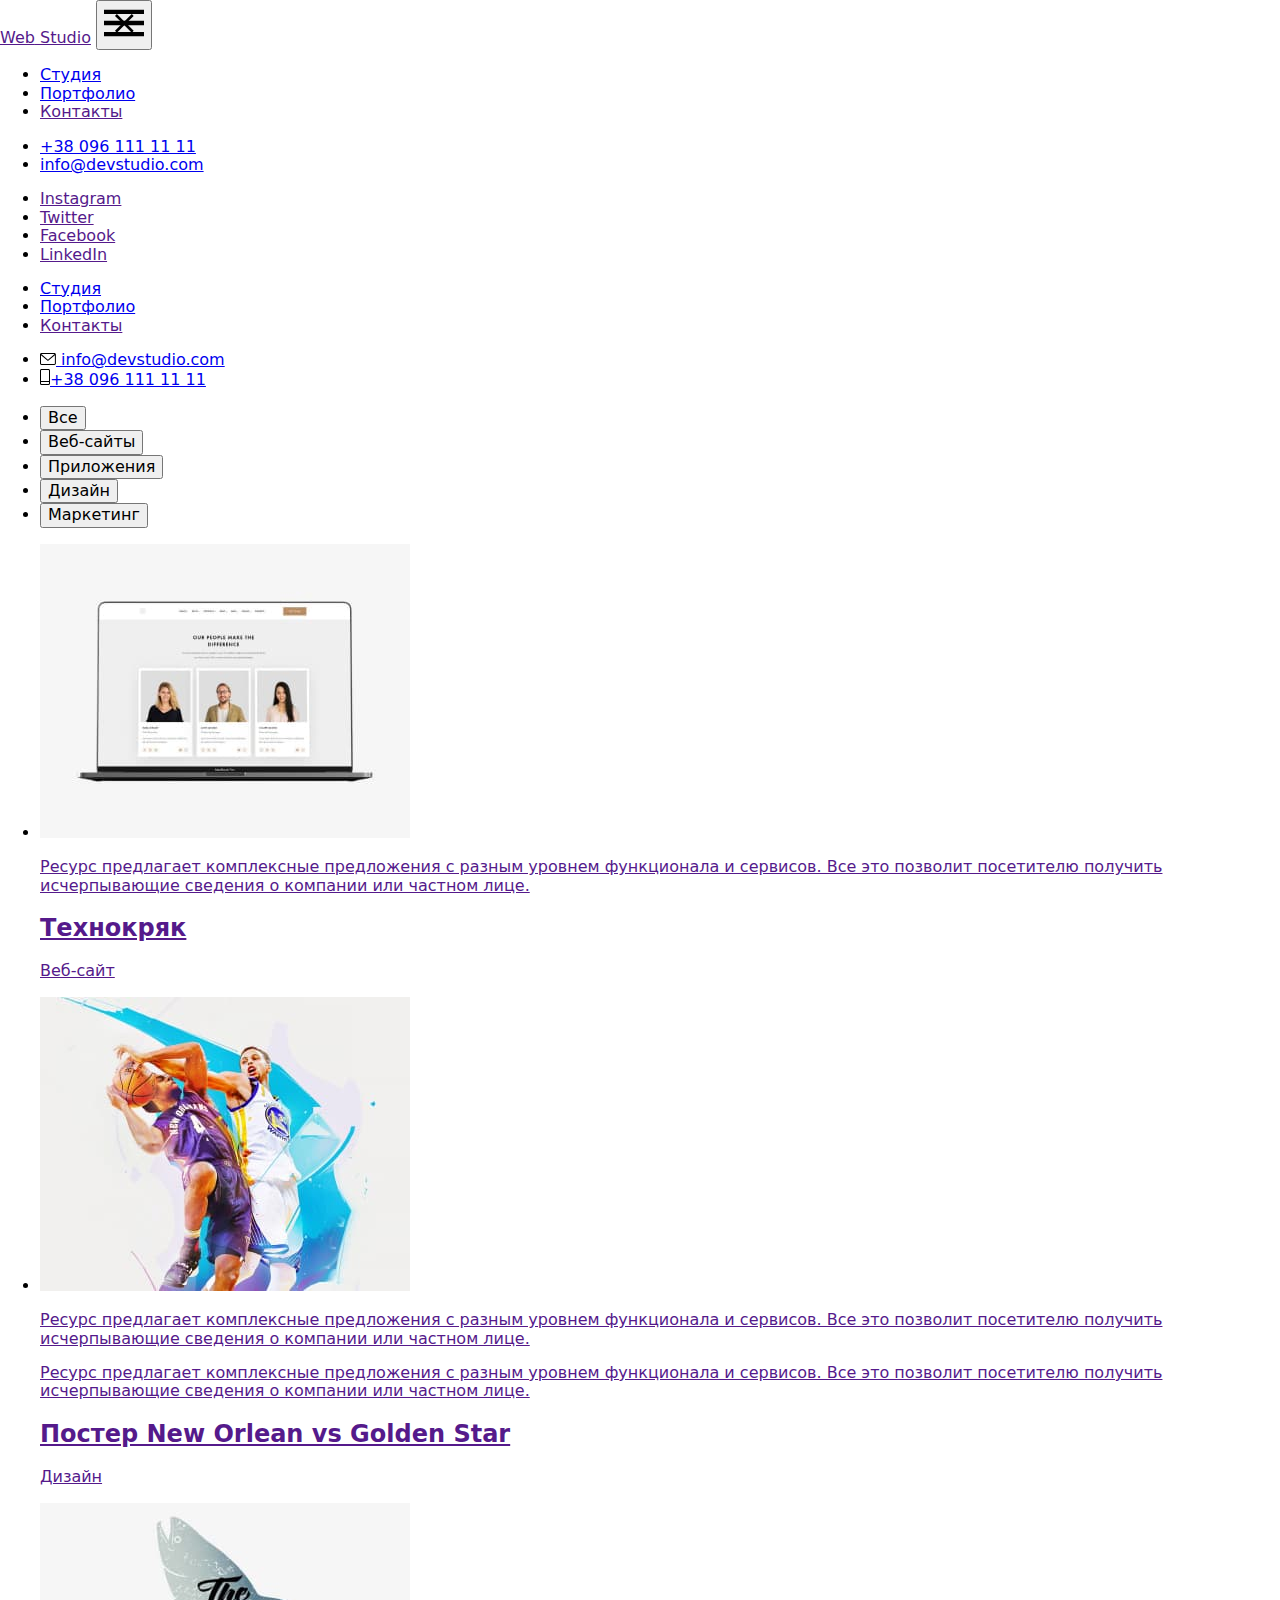
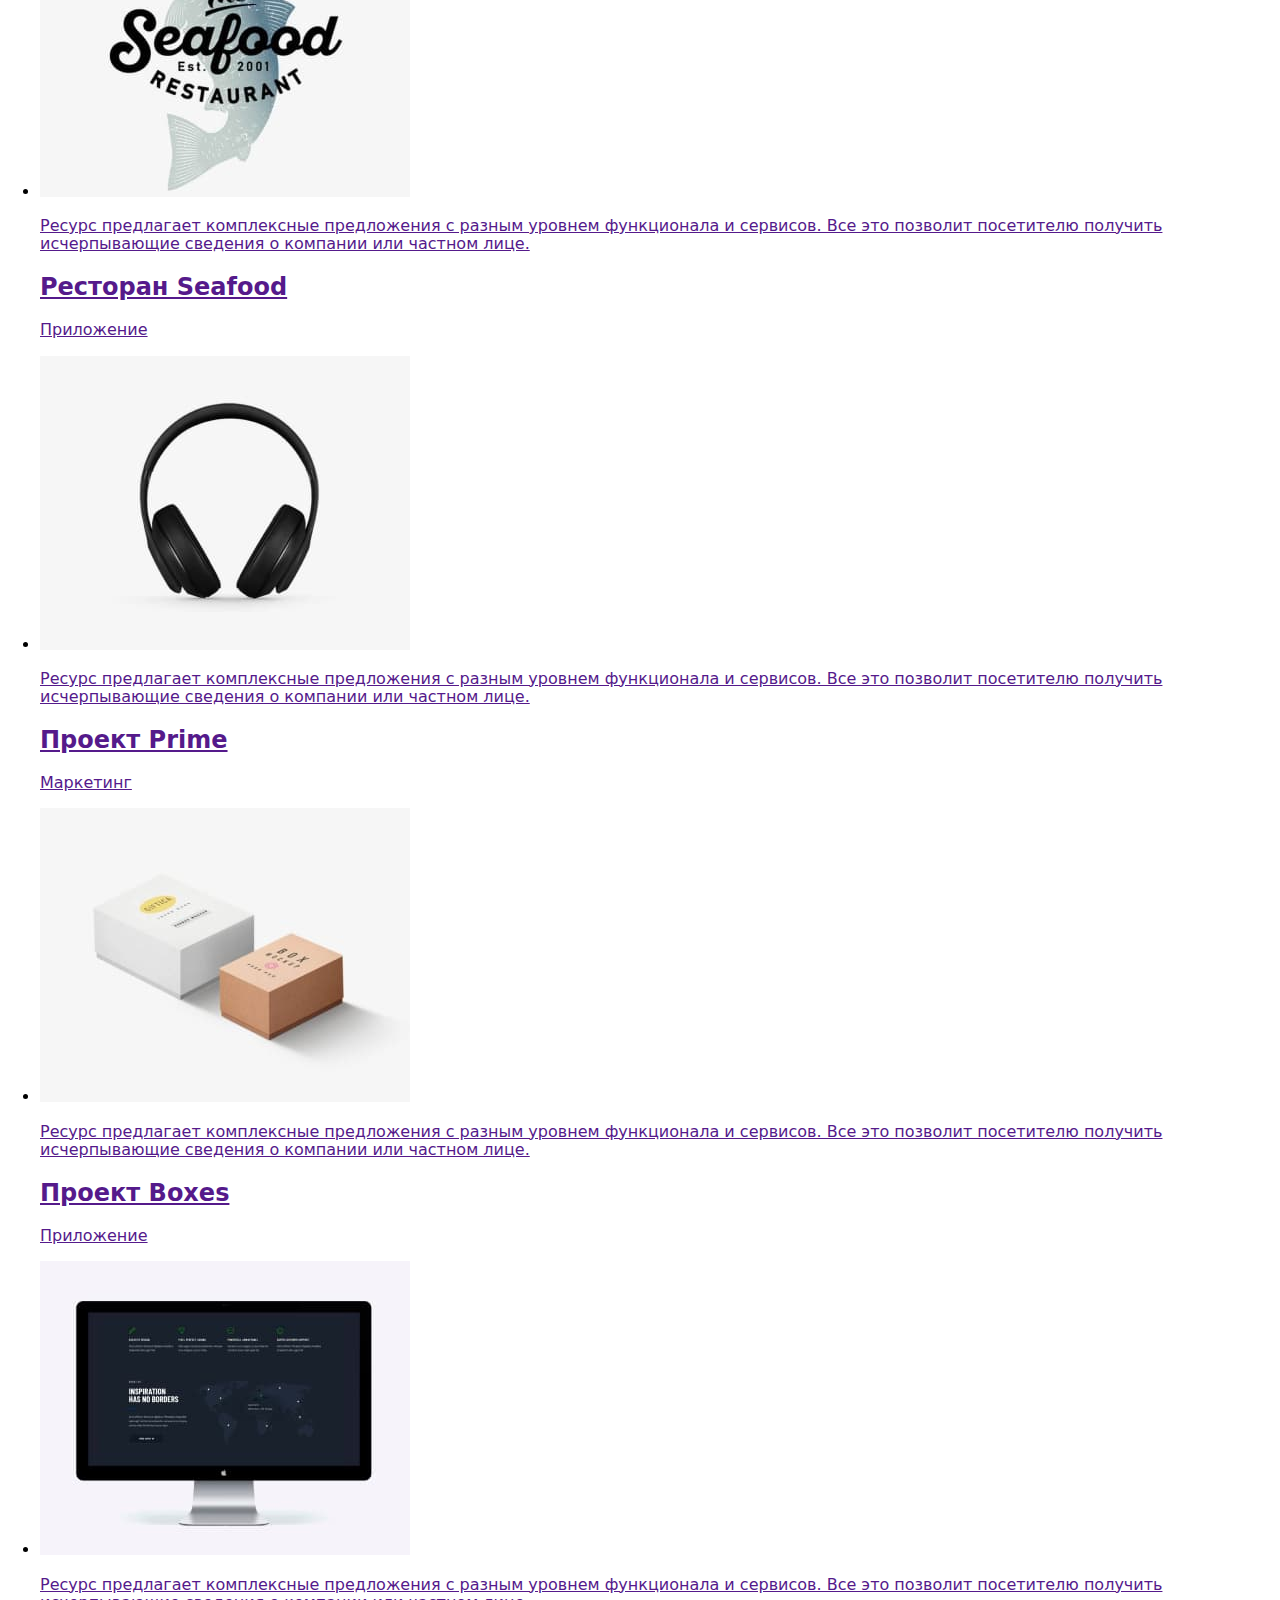
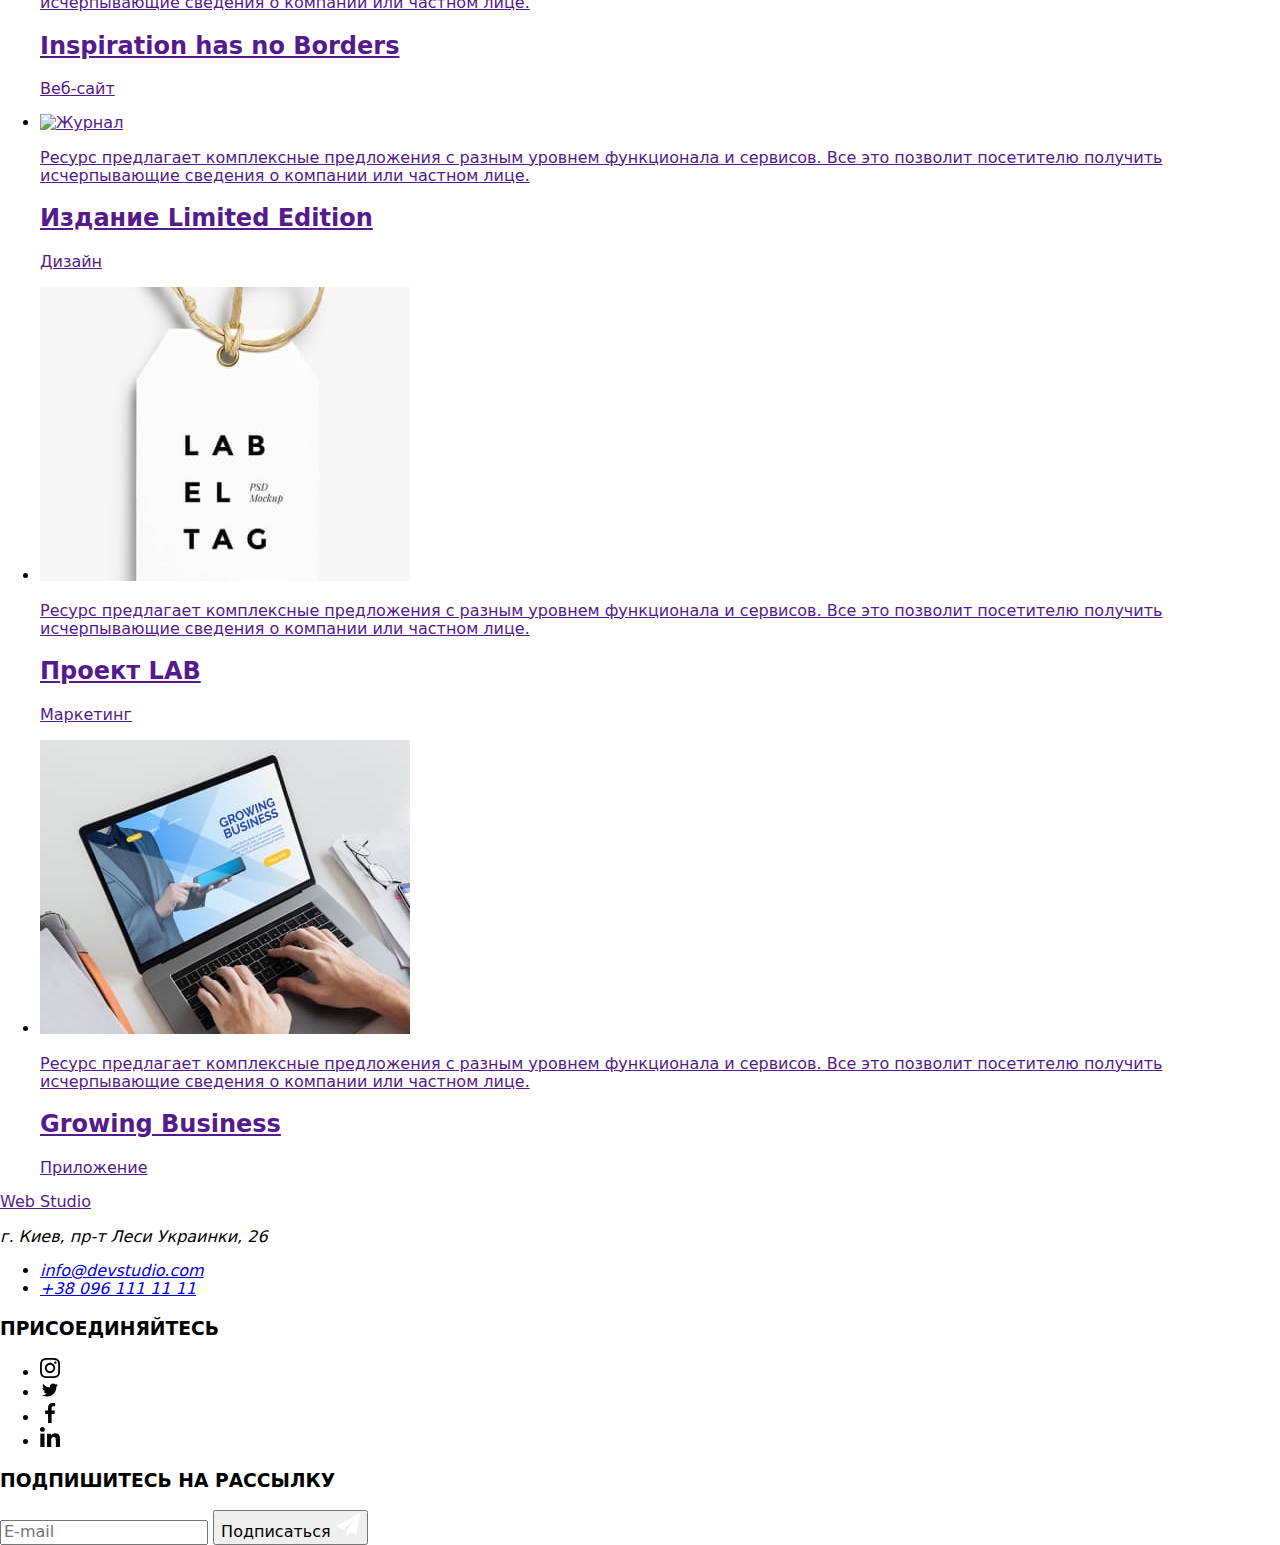
==== portfolio.html @ 744062b6 "img" ====
<!DOCTYPE html>
<html lang="ru">
<head>
    <meta charset="UTF-8">
    <meta http-equiv="X-UA-Compatible" content="IE=edge">
    <meta name="viewport" content="width=device-width, initial-scale=1.0">
    <title>Document</title>
   <link rel="preconnect" href="https://fonts.googleapis.com">
    <link rel="preconnect" href="https://fonts.gstatic.com" crossorigin>
    <link href="https://fonts.googleapis.com/css2?family=Raleway:wght@700&family=Roboto:wght@400;500;700;900&display=swap" rel="stylesheet">
    <link rel="stylesheet" href="https://cdn.jsdelivr.net/npm/modern-normalize@1.1.0/modern-normalize.min.css">
    <link rel="stylesheet" href="css/main.min.css">
</head>

<body class="body">
    <header class="header">
        <div class="container container__header">
            
                <a href="" class="logo"> <span class=logo__begin>Web</span> <span
                    class=logo__end>Studio</span></a>
                <button type="button" data-menu-button class="menu__btn" is-open aria-expanded="false">
                    <svg width="40px" height="40px" aria-label="Переключатель мобильного меню">
                        <use class="menu__icon--menu"   href="/Images/symbol-defs.svg#menu"></use>
                        <use  class="menu__icon--close"   href="/Images/symbol-defs.svg#mobile-close"></use>
                    </svg>
                </button>
                <div class="mobile" data-menu>
                    <ul class="list mobile__list">
                        <li class="mobile__item"><a href="./index.html" class="link mobile__link">Студия</a></li>
                        <li class="mobile__item"><a class=" link mobile__link mobile__link--current" href="./portfolio.html">Портфолио</a></li>
                        <li class="mobile__item"><a class="mobile__link link" href="">Контакты</a></li>
                    </ul>
                    
                    <div class="mobile__group">
                        <ul class="list mobile__contacts">
                            <li class="mobile__contacts__item">
                                <a class="link mobile__contacts__phone" href="tel:+380961111111">
                                    +38 096 111 11 11
                                </a>
                            </li>
                            <li class="mobile__contacts__item">
                                <a class="link mobile__contacts__mail" href="mailto:info@devstudio.com">
                                info@devstudio.com
                            </a>
                            </li>
                        </ul>
                        <ul class="list socials">
                            <li class="socials__item">
                            <a class="link socials__link" href="">Instagram</a>
                            </li>
                            <li class="socials__item">
                            <a class="link socials__link" href="">Twitter</a>
                            </li>
                            <li class="socials__item">
                            <a class="link socials__link" href="">Facebook</a>
                            </li>
                            <li class="socials__item">
                            <a class="link socials__link" href="">LinkedIn</a>
                            </li>
                        </ul>
                    </div>
                </div>
                <nav class="nav">
                    <ul class="list nav__list">
                        <li class="nav__item"><a href="./index.html" class="nav__link link">Студия</a></li>
                        <li class="nav__item"><a class="link nav__link--current" href="./portfolio.html">Портфолио</a></li>
                        <li class="nav__item"><a class="nav__link link" href="">Контакты</a></li>
    
                    </ul>
                </nav>

            <ul class="list contacts">
                <li class="contacts__item ">
                    <a class="contacts__mail" href="mailto:info@devstudio.com">
                        <svg width="16px"  height="12px" class="contacts__envelope">
                            <use href="./Images/symbol-defs.svg#envelope">
                            </use>
                        </svg>
                        info@devstudio.com
                    </a>
                </li>
                <li class="contacts__item ">
                    <a class="contacts__number" href="tel:+380961111111">
                        <svg width="10px"  height="16px" class="contacts__phone">
                            <use href="./Images/symbol-defs.svg#smartphone">
                            </use>
                        </svg>+38 096 111 11 11
                    </a>
                </li>
            </ul>
        </div>
    </header>
        <main>
            <section class="section">
                <div class="container">
                    <h1 hidden>Наши проекты</h1>
                <ul class="list projects__list">
                    <li class="project__item"><button class= "project__button" type="button">Все</button>
                    </li>

                    <li class="project__item"><button  class= "project__button" type="button">Веб-сайты</button>
                    </li>

                    <li class="project__item"><button class= "project__button" type="button">Приложения</button>
                    </li>

                    <li class="project__item"><button class= "project__button" type="button">Дизайн</button>
                    </li>

                    <li class="project__item"><button class= "project__button" type="button">Маркетинг</button>
                    </li>
    
                </ul>
                <ul class="list examples__list ">
                    <li class="examples__item">
                        <a href="" class="examples__link">
                            <div class="exampls__thumb">
                                <picture>
                                    <source srcset="./Images/img1_lg.jpg 1x,
                                    ./Images/img1_lg@2x.jpg 2x"
                                    media="(min-width:1200px)" type="image/jpeg"/>
                                    <source srcset="./Images/img1_md.jpg 1x,
                                    ./Images/img1_md@2x.jpg 2x"
                                    media="(min-width:768px)" type="image/jpeg"/> 
                                    <source srcset="./Images/img1_sm.jpg 1x,
                                    ./Images/img1_sm@2x.jpg 2x"
                                    media="(min-width:480px)" type="image/jpeg"/>
                                    <img  src="./Images/img1_sm.jpg" alt="Окно браузера" >    
                                </picture>
                                    <div class="examples__overlay">
                                        <p class="examples__text"> 
                                            Ресурс предлагает комплексные предложения с разным уровнем функционала и сервисов. Все это позволит посетителю получить исчерпывающие сведения о компании или частном лице.
                                        </p>
                                    </div>
                            </div>
                            <div class="examples__content"><h2 class="examples__name">Технокряк</h2>
                               <p class="examples__type">Веб-сайт</p>
                           </div>
                        </a>
                    </li>

                    <li class="examples__item">
                        <a href="" class="examples__link">
                            <div class="exampls__thumb">
                                <picture>
                                    <source srcset="./Images/img2_lg.jpg 1x,
                                    ./Images/img2_lg@2x.jpg 2x"
                                    media="(min-width:1200px)" type="image/jpeg"/>
                                    <source srcset="./Images/img2_md.jpg 1x,
                                    ./Images/img2_md@2x.jpg 2x"
                                    media="(min-width:768px)" type="image/jpeg"/> 
                                    <source srcset="./Images/img2_sm.jpg 1x,
                                    ./Images/img2_sm@2x.jpg 2x"
                                    media="(min-width:480px)" type="image/jpeg"/>
                                    <img  src="./Images/img2_sm.jpg" alt="Постер" >    
                                </picture>
                                    <div class="examples__overlay">
                                        <p class="examples__text"> 
                                            Ресурс предлагает комплексные предложения с разным уровнем функционала и сервисов. Все это позволит посетителю получить исчерпывающие сведения о компании или частном лице.
                                        </p>
                                    </div>
                            </div>
                            <div class="examples__overlay">
                                <p class="examples__text"> 
                                    Ресурс предлагает комплексные предложения с разным уровнем функционала и сервисов. Все это позволит посетителю получить исчерпывающие сведения о компании или частном лице.
                                </p>
                            </div>
                       
                        <div class="examples__content"><h2 class="examples__name">Постер New Orlean vs Golden Star</h2>
                            <p class="examples__type">Дизайн</p>
                        </div></a>
                    </li>

                    <li class="examples__item">
                        <a href="" class="examples__link">
                            <div class="exampls__thumb">
                                <picture>
                                    <source srcset="./Images/img3_lg.jpg 1x,
                                    ./Images/img3_lg@2x.jpg 2x"
                                    media="(min-width:1200px)" type="image/jpeg"/>
                                    <source srcset="./Images/img3_md.jpg 1x,
                                    ./Images/img3_md@2x.jpg 2x"
                                    media="(min-width:768px)" type="image/jpeg"/> 
                                    <source srcset="./Images/img3_sm.jpg 1x,
                                    ./Images/img3_sm@2x.jpg 2x"
                                    media="(min-width:480px)" type="image/jpeg"/>
                                    <img  src="./Images/img3_sm.jpg" alt="Лого ресторана" >    
                                </picture>
                            </div>
                            <div class="examples__overlay">
                                <p class="examples__text"> 
                                    Ресурс предлагает комплексные предложения с разным уровнем функционала и сервисов. Все это позволит посетителю получить исчерпывающие сведения о компании или частном лице.
                                </p>
                            </div>
                      
                        <div class="examples__content"><h2 class="examples__name">Ресторан Seafood</h2>
                            <p class="examples__type">Приложение</p>
                        </div></a>
                    </li>

                    <li class="examples__item">
                        <a href="" class="examples__link">
                            <div class="exampls__thumb">
                                <picture>
                                    <source srcset="./Images/img4_lg.jpg 1x,
                                    ./Images/img4_lg@2x.jpg 2x"
                                    media="(min-width:1200px)" type="image/jpeg"/>
                                    <source srcset="./Images/img4_md.jpg 1x,
                                    ./Images/img4_md@2x.jpg 2x"
                                    media="(min-width:768px)" type="image/jpeg"/> 
                                    <source srcset="./Images/img4_sm.jpg 1x,
                                    ./Images/img4_sm@2x.jpg 2x"
                                    media="(min-width:480px)" type="image/jpeg"/>
                                    <img  src="./Images/img4_sm.jpg" alt="Наушники" >    
                                </picture>
                            </div>   
                        
                            <div class="examples__overlay">
                                <p class="examples__text"> 
                                    Ресурс предлагает комплексные предложения с разным уровнем функционала и сервисов. Все это позволит посетителю получить исчерпывающие сведения о компании или частном лице.
                                </p>
                            </div>                     <div class="examples__content"><h2 class="examples__name">Проект Prime</h2>
                            <p class="examples__type">Маркетинг</p>
                        </div></a>
                    </li>

                    <li class="examples__item">
                        <a href="" class="examples__link">
                            <div class="exampls__thumb">
                                <picture>
                                    <source srcset="./Images/img5_lg.jpg 1x,
                                    ./Images/img5_lg@2x.jpg 2x"
                                    media="(min-width:1200px)" type="image/jpeg"/>
                                    <source srcset="./Images/img5_md.jpg 1x,
                                    ./Images/img5_md@2x.jpg 2x"
                                    media="(min-width:768px)" type="image/jpeg"/> 
                                    <source srcset="./Images/img5_sm.jpg 1x,
                                    ./Images/img5_sm@2x.jpg 2x"
                                    media="(min-width:480px)" type="image/jpeg"/>
                                    <img  src="./Images/img5_sm.jpg" alt="Коробки" >    
                                </picture>
                            </div>   

                        <div class="examples__overlay">
                            <p class="examples__text"> 
                                Ресурс предлагает комплексные предложения с разным уровнем функционала и сервисов. Все это позволит посетителю получить исчерпывающие сведения о компании или частном лице.
                            </p>
                        </div>
                        <div class="examples__content"><h2 class="examples__name">Проект Boxes</h2>
                            <p class="examples__type">Приложение</p>
                        </div></a>
                    </li>

                    <li class="examples__item">
                        <a href="" class="examples__link">
                            <div class="exampls__thumb">
                                <picture>
                                    <source srcset="./Images/img6_lg.jpg 1x,
                                    ./Images/img6_lg@2x.jpg 2x"
                                    media="(min-width:1200px)" type="image/jpeg"/>
                                    <source srcset="./Images/img6_md.jpg 1x,
                                    ./Images/img6_md@2x.jpg 2x"
                                    media="(min-width:768px)" type="image/jpeg"/> 
                                    <source srcset="./Images/img6_sm.jpg 1x,
                                    ./Images/img6_sm@2x.jpg 2x"
                                    media="(min-width:480px)" type="image/jpeg"/>
                                    <img  src="./Images/img6_sm.jpg" alt="Монитор" >    
                                </picture>
                            </div>   
                       <div class="examples__overlay">
                            <p class="examples__text"> 
                                Ресурс предлагает комплексные предложения с разным уровнем функционала и сервисов. Все это позволит посетителю получить исчерпывающие сведения о компании или частном лице.
                            </p>
                        </div>
                        <div class="examples__content"><h2 class="examples__name">Inspiration has no Borders</h2>
                            <p class="examples__type">Веб-сайт</p>
                        </div></a>
                        
                    </li>
                    
                    <li class="examples__item">
                        <a href="" class="examples__link">
                            <div class="exampls__thumb">
                                <picture>
                                    <source srcset=".Images/img7_lg.jpg 1x, ./Images/img7_lg@2x.jpg 2x" 
                                    media="(min-width:1200px)" type="image/jpeg"/>
                                    <source srcset="./Images/img7_md.jpg 1x,
                                    ./Images/img7_md@2x.jpg 2x"
                                    media="(min-width:768px)" type="image/jpeg"/> 
                                    <source srcset="./Images/img7_sm.jpg 1x,
                                    ./Images/img7_sm@2x.jpg 2x"
                                    media="(min-width:480px)" type="image/jpeg"/>
                                    <img  src="./Images/img7_sm.jpg" alt="Журнал" >    
                                </picture>
                            </div>   
                        <div class="examples__overlay">
                            <p class="examples__text"> 
                                Ресурс предлагает комплексные предложения с разным уровнем функционала и сервисов. Все это позволит посетителю получить исчерпывающие сведения о компании или частном лице.
                            </p>
                        </div>
                        <div class="examples__content"><h2 class="examples__name">Издание Limited Edition</h2>
                            <p class="examples__type">Дизайн</p>
                        </div></a>
                    </li>

                    <li class="examples__item">
                        <a href="" class="examples__link">
                            <div class="exampls__thumb">
                                <picture>
                                    <source srcset="./Images/img8_lg.jpg 1x,
                                    ./Images/img8_lg@2x.jpg 2x"
                                    media="(min-width:1200px)" type="image/jpeg"/>
                                    <source srcset="./Images/img8_md.jpg 1x,
                                    ./Images/img8_md@2x.jpg 2x"
                                    media="(min-width:768px)" type="image/jpeg"/> 
                                    <source srcset="./Images/img8_sm.jpg 1x,
                                    ./Images/img8_sm@2x.jpg 2x"
                                    media="(min-width:480px)" type="image/jpeg"/>
                                    <img  src="./Images/img8_sm.jpg" alt="Ярлык" >    
                                </picture>
                            </div>   
                        <div class="examples__overlay">
                            <p class="examples__text"> 
                                Ресурс предлагает комплексные предложения с разным уровнем функционала и сервисов. Все это позволит посетителю получить исчерпывающие сведения о компании или частном лице.
                            </p>
                        </div>
                        <div class="examples__content"><h2 class="examples__name">Проект LAB</h2>
                            <p class="examples__type">Маркетинг</p>
                        </div>
                        </a>
                    </li>

                    <li class="examples__item">
                        <a href="" class="examples__link">
                            <div class="exampls__thumb">
                                <picture>
                                    <source srcset="./Images/img9_lg.jpg 1x,
                                    ./Images/img9_lg@2x.jpg 2x"
                                    media="(min-width:1200px)" type="image/jpeg"/>
                                    <source srcset="./Images/img9_md.jpg 1x,
                                    ./Images/img9_md@2x.jpg 2x"
                                    media="(min-width:768px)" type="image/jpeg"/> 
                                    <source srcset="./Images/img9_sm.jpg 1x,
                                    ./Images/img9_sm@2x.jpg 2x"
                                    media="(min-width:480px)" type="image/jpeg"/>
                                    <img  src="./Images/img9_sm.jpg" alt="Ноутбук" >    
                                </picture>
                            </div>   
                        <div class="examples__overlay">
                            <p class="examples__text"> 
                                Ресурс предлагает комплексные предложения с разным уровнем функционала и сервисов. Все это позволит посетителю получить исчерпывающие сведения о компании или частном лице.
                            </p>
                        </div>
                        <div class="examples__content"><h2 class="examples__name">Growing Business</h2>
                            <p class="examples__type">Приложение</p>
                        </div>
                        </a>
                    </li>

                </ul>
                </div>
            </section>

        </main>
        <footer class="footer">
            <div class="container footer__container">
                <div class="footer__contacts">
                    <a href="" class="logo footer__logo"> <span class=logo__begin>Web</span> <span
                        class=logo__end--reverse>Studio</span></a>
                    <address class="add ">
                        <p class="add__post">г. Киев, пр-т Леси Украинки, 26</p>
                        <ul class="list footer__list">
                            <li><a class="add__contacts" href="mailto:info@devstudio.com">info@devstudio.com</a>
                            </li>
                            <li><a class="add__contacts" href="tel:+380961111111">+38 096 111 11 11</a></li>
                        </ul>
                    </address>
                </div>
                    <div class="join">
                        <h3 class="join__title">ПРИСОЕДИНЯЙТЕСЬ</h3>
                        <ul class="social-net join__net list">
                            <li class="social-net__item join__item">
                            <a class="social-net__link" href="">
                                    <svg width="20px" height="20px" class="social-net__icon join__icon">
                                        <use
                                            href="./Images/symbol-defs.svg#instagram">
                                        </use>
                                    </svg>
                                </a>
                            </li>
                            <li class="social-net__item join__item">
                            <a class="social-net__link" href="">
                                <svg width="20px" height="16px" class="social-net__icon join__icon">
                                    <use
                                        href="./Images/symbol-defs.svg#twitter">
                                    </use>
                                </svg>
                            </a>
                            </li>
                            <li class="social-net__item join__item">
                                <a class="social-net__link" href="">
                                    <svg width="20px" height="20px"  class="social-net__icon join__icon">
                                        <use
                                            href="./Images/symbol-defs.svg#facebook">
                                        </use>
                                    </svg>
                                </a>
                            </li>
                            <li class="social-net__item join__item">
                                <a class="social-net__link" href="">
                                    <svg width="20px" height="20px" class="social-net__icon join__icon">
                                        <use
                                            href="./Images/symbol-defs.svg#linkedin">
                                        </use>
                                    </svg>
                                </a>
                            </li>
                        </ul>
            
                    </div>
                    <div class="subscribe">
                        <form class="subscribe__form">
                            <h3 class="join__title">ПОДПИШИТЕСЬ НА РАССЫЛКУ</h3>
                            <label  for="subscribe"></label>
                            <div class="subscribe__field"><input class="subscribe__input" type="email" name="subscribe" id="subscribe" placeholder="E-mail">
                                <button class="subscribe__btn" type="submit">Подписаться
                                    <svg class="subscribe__icon" width="24px" height="24px">
                                        <use href="./Images/symbol-defs.svg#send">
                                        </use>
                                    </svg>
                                </button>
                            </div>
                        
                        </form>
                    </div>
               </div>
                   
          </footer>   
        <script src="./js/menu.js"></script>    
</body>

</html>
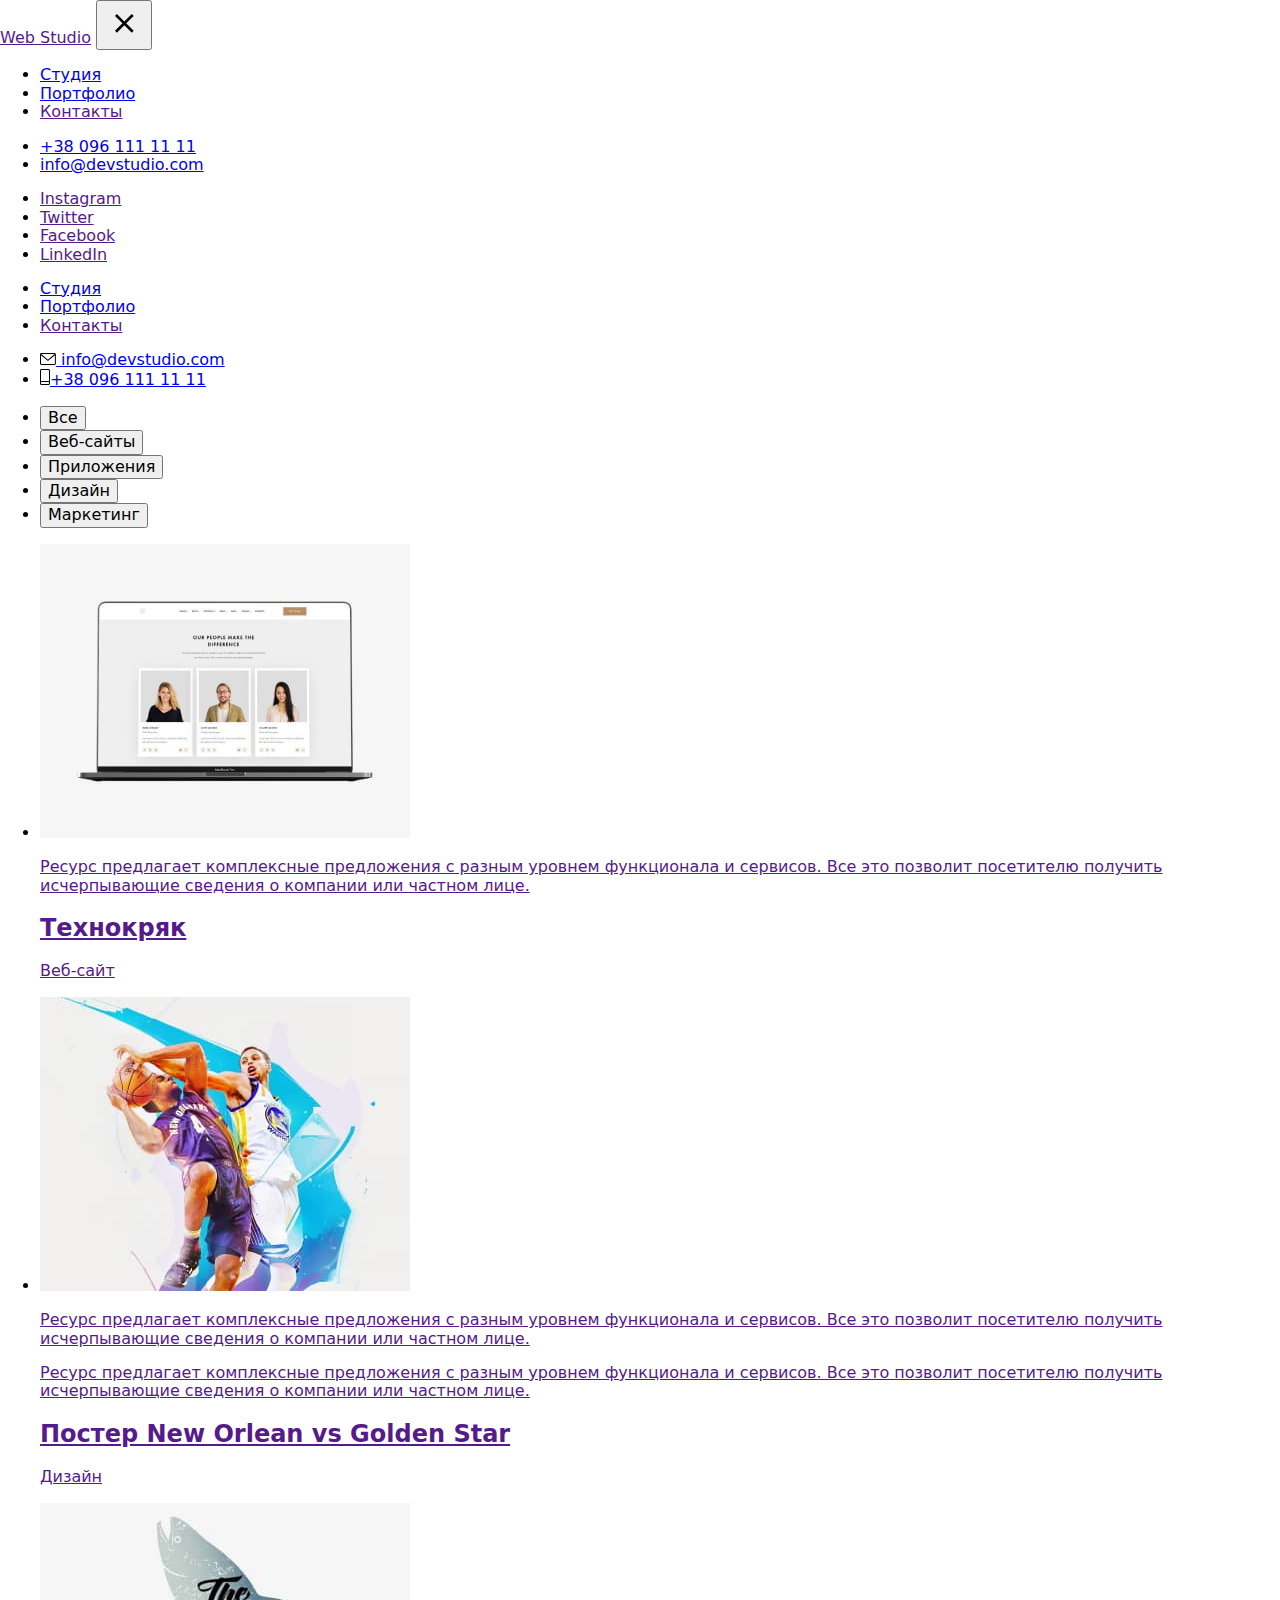
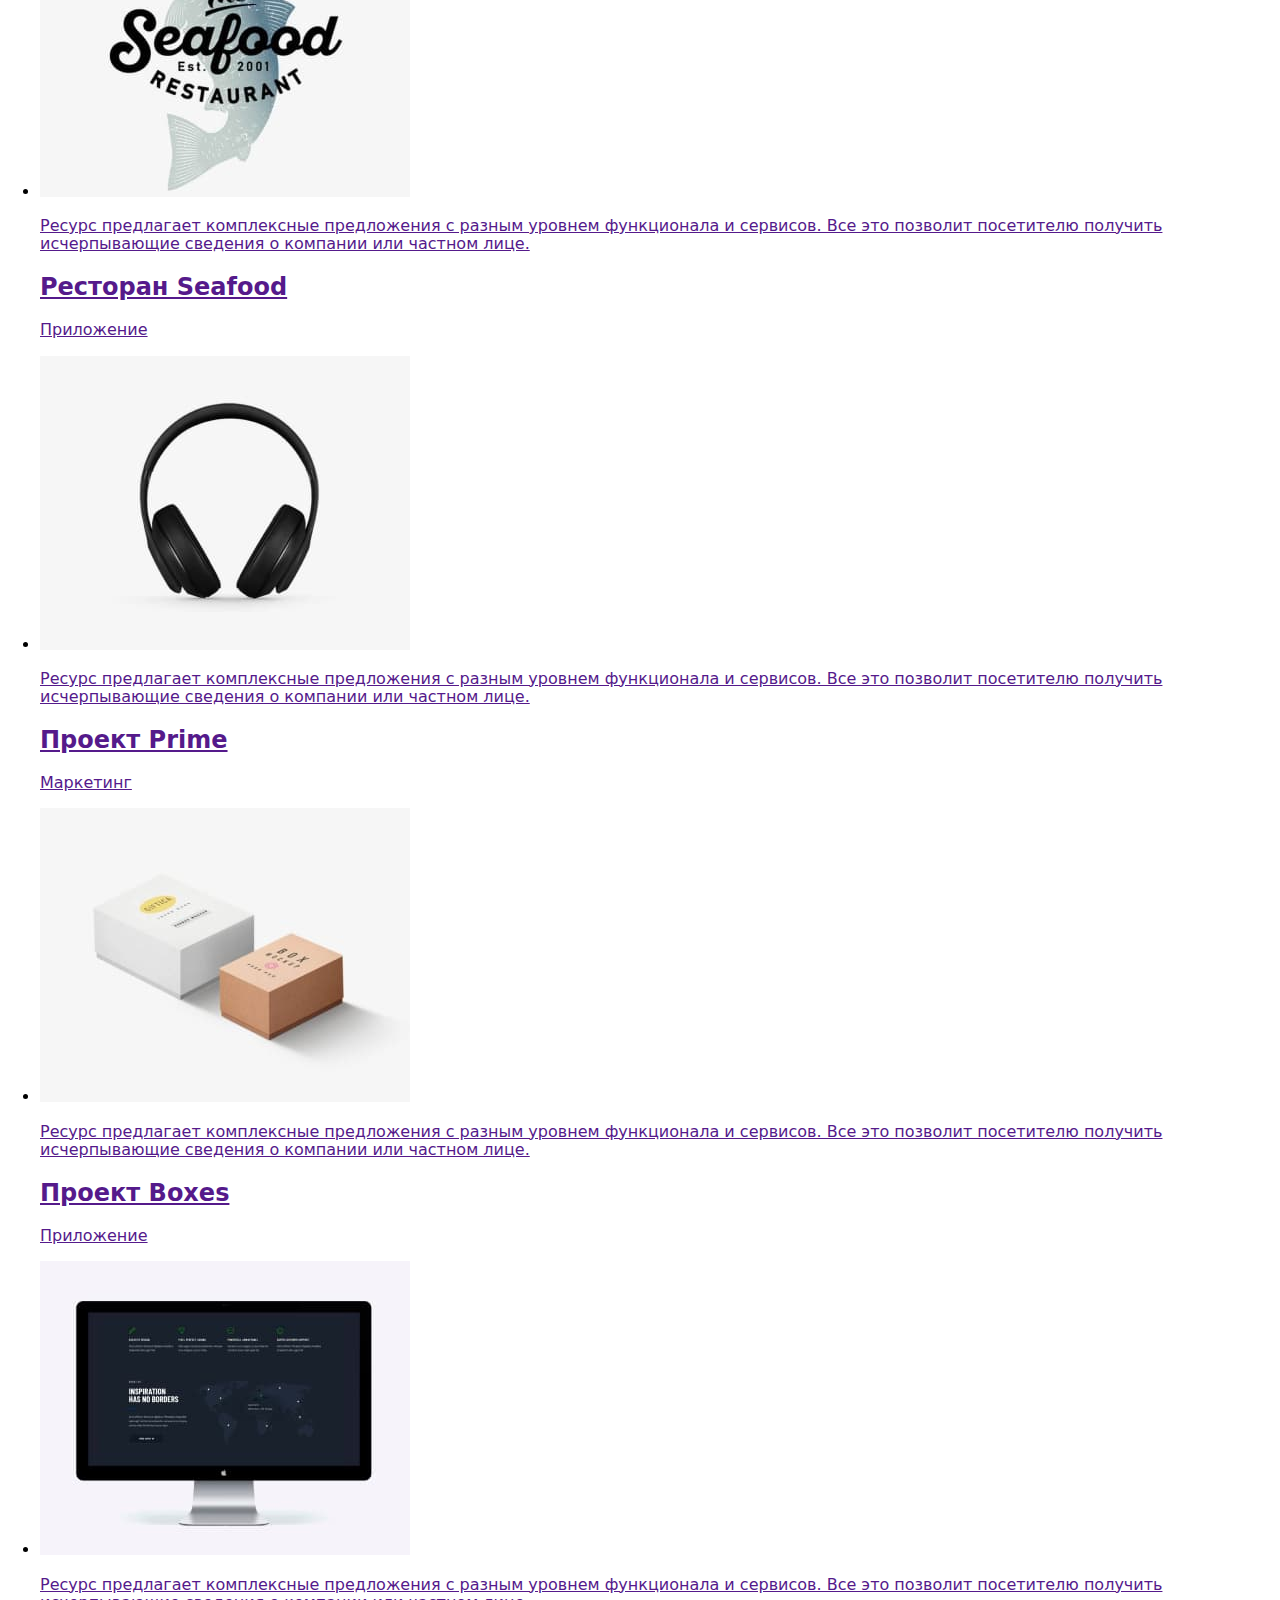
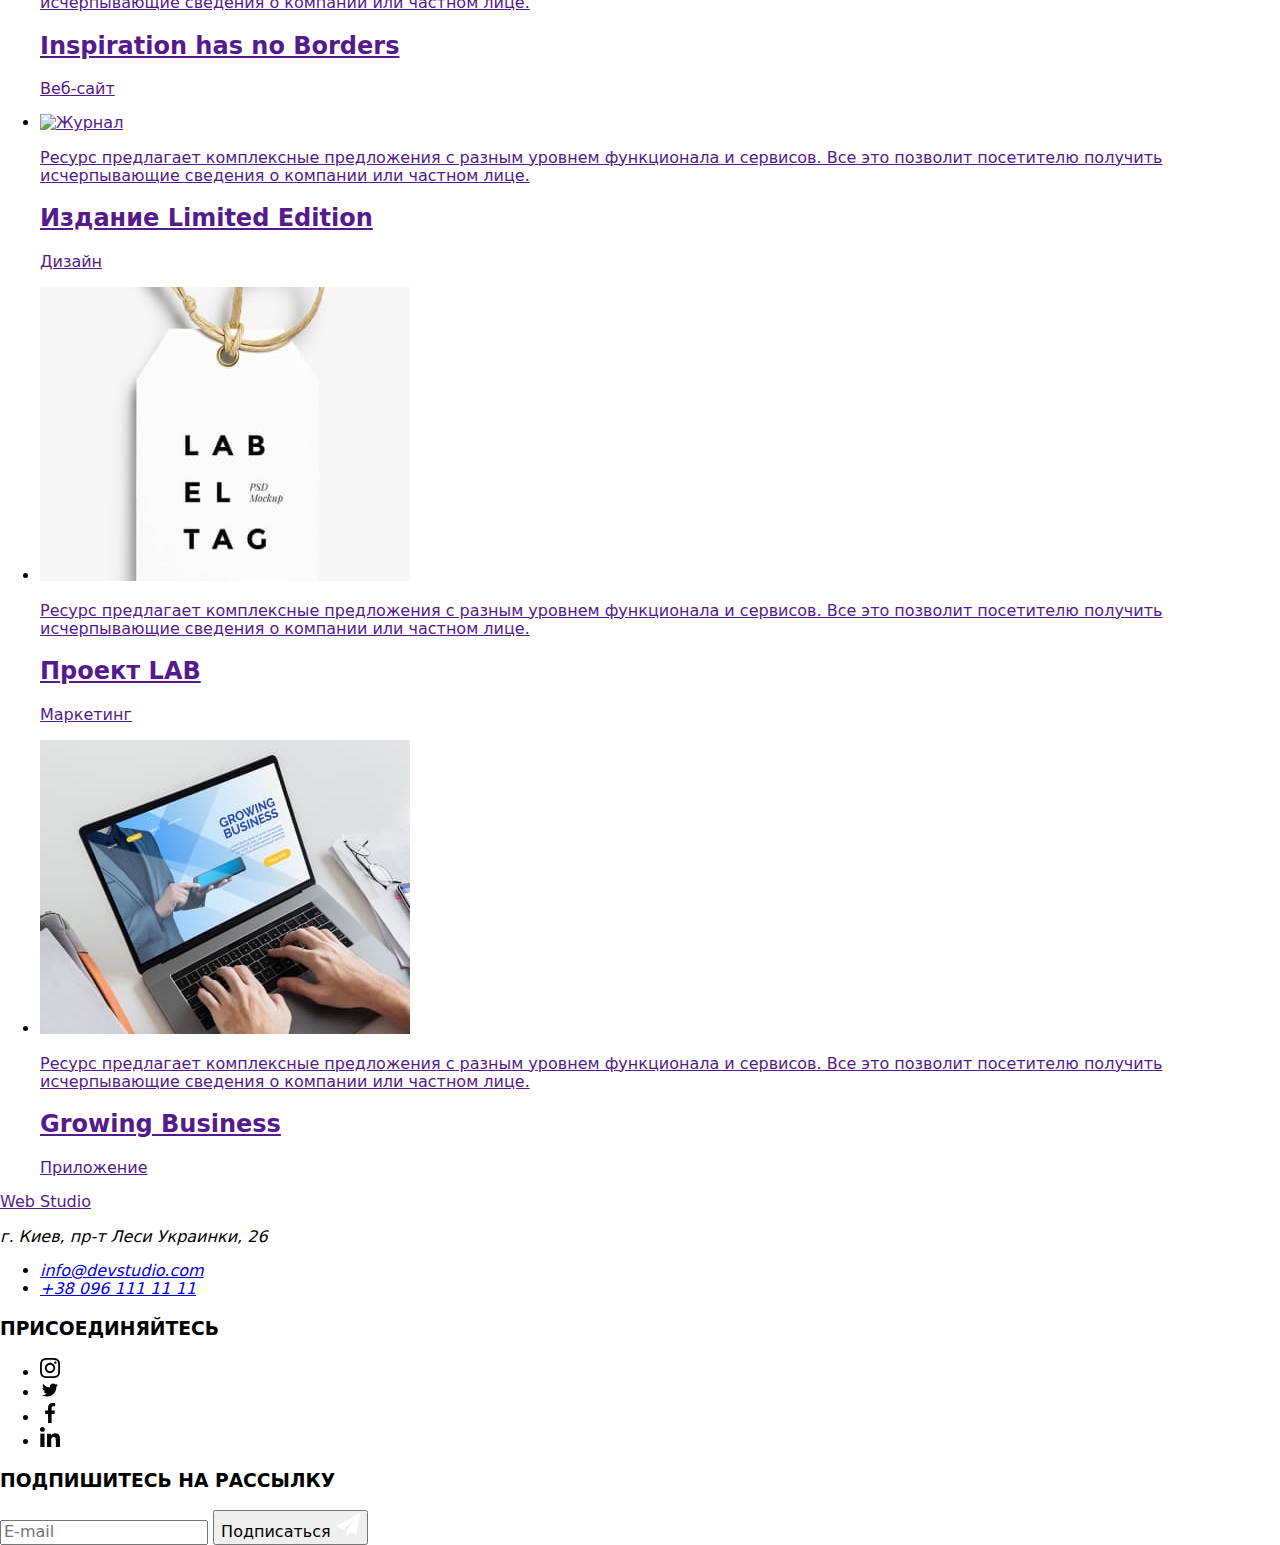
==== commit 8624095a: "test" ====
--- a/portfolio.html
+++ b/portfolio.html
@@ -20,8 +20,8 @@
                     class=logo__end>Studio</span></a>
                 <button type="button" data-menu-button class="menu__btn" is-open aria-expanded="false">
                     <svg width="40px" height="40px" aria-label="Переключатель мобильного меню">
-                        <use class="menu__icon--menu"   href="/Images/symbol-defs.svg#menu"></use>
-                        <use  class="menu__icon--close"   href="/Images/symbol-defs.svg#mobile-close"></use>
+                        <use class="menu__icon--menu"   href=".Images/symbol-defs.svg#menu"></use>
+                        <use  class="menu__icon--close"   href="./Images/symbol-defs.svg#mobile-close"></use>
                     </svg>
                 </button>
                 <div class="mobile" data-menu>
@@ -192,7 +192,6 @@
                                     Ресурс предлагает комплексные предложения с разным уровнем функционала и сервисов. Все это позволит посетителю получить исчерпывающие сведения о компании или частном лице.
                                 </p>
                             </div>
-                      
                         <div class="examples__content"><h2 class="examples__name">Ресторан Seafood</h2>
                             <p class="examples__type">Приложение</p>
                         </div></a>
@@ -282,7 +281,7 @@
                         <a href="" class="examples__link">
                             <div class="exampls__thumb">
                                 <picture>
-                                    <source srcset=".Images/img7_lg.jpg 1x, ./Images/img7_lg@2x.jpg 2x" 
+                                    <source srcset="./Images/img7.jpg 1x, ./Images/img7_lg@2x.jpg 2x" 
                                     media="(min-width:1200px)" type="image/jpeg"/>
                                     <source srcset="./Images/img7_md.jpg 1x,
                                     ./Images/img7_md@2x.jpg 2x"
@@ -290,7 +289,7 @@
                                     <source srcset="./Images/img7_sm.jpg 1x,
                                     ./Images/img7_sm@2x.jpg 2x"
                                     media="(min-width:480px)" type="image/jpeg"/>
-                                    <img  src="./Images/img7_sm.jpg" alt="Журнал" >    
+                                    <img  src="./Images/img7_sm@2x.jpg" alt="Журнал" >    
                                 </picture>
                             </div>   
                         <div class="examples__overlay">
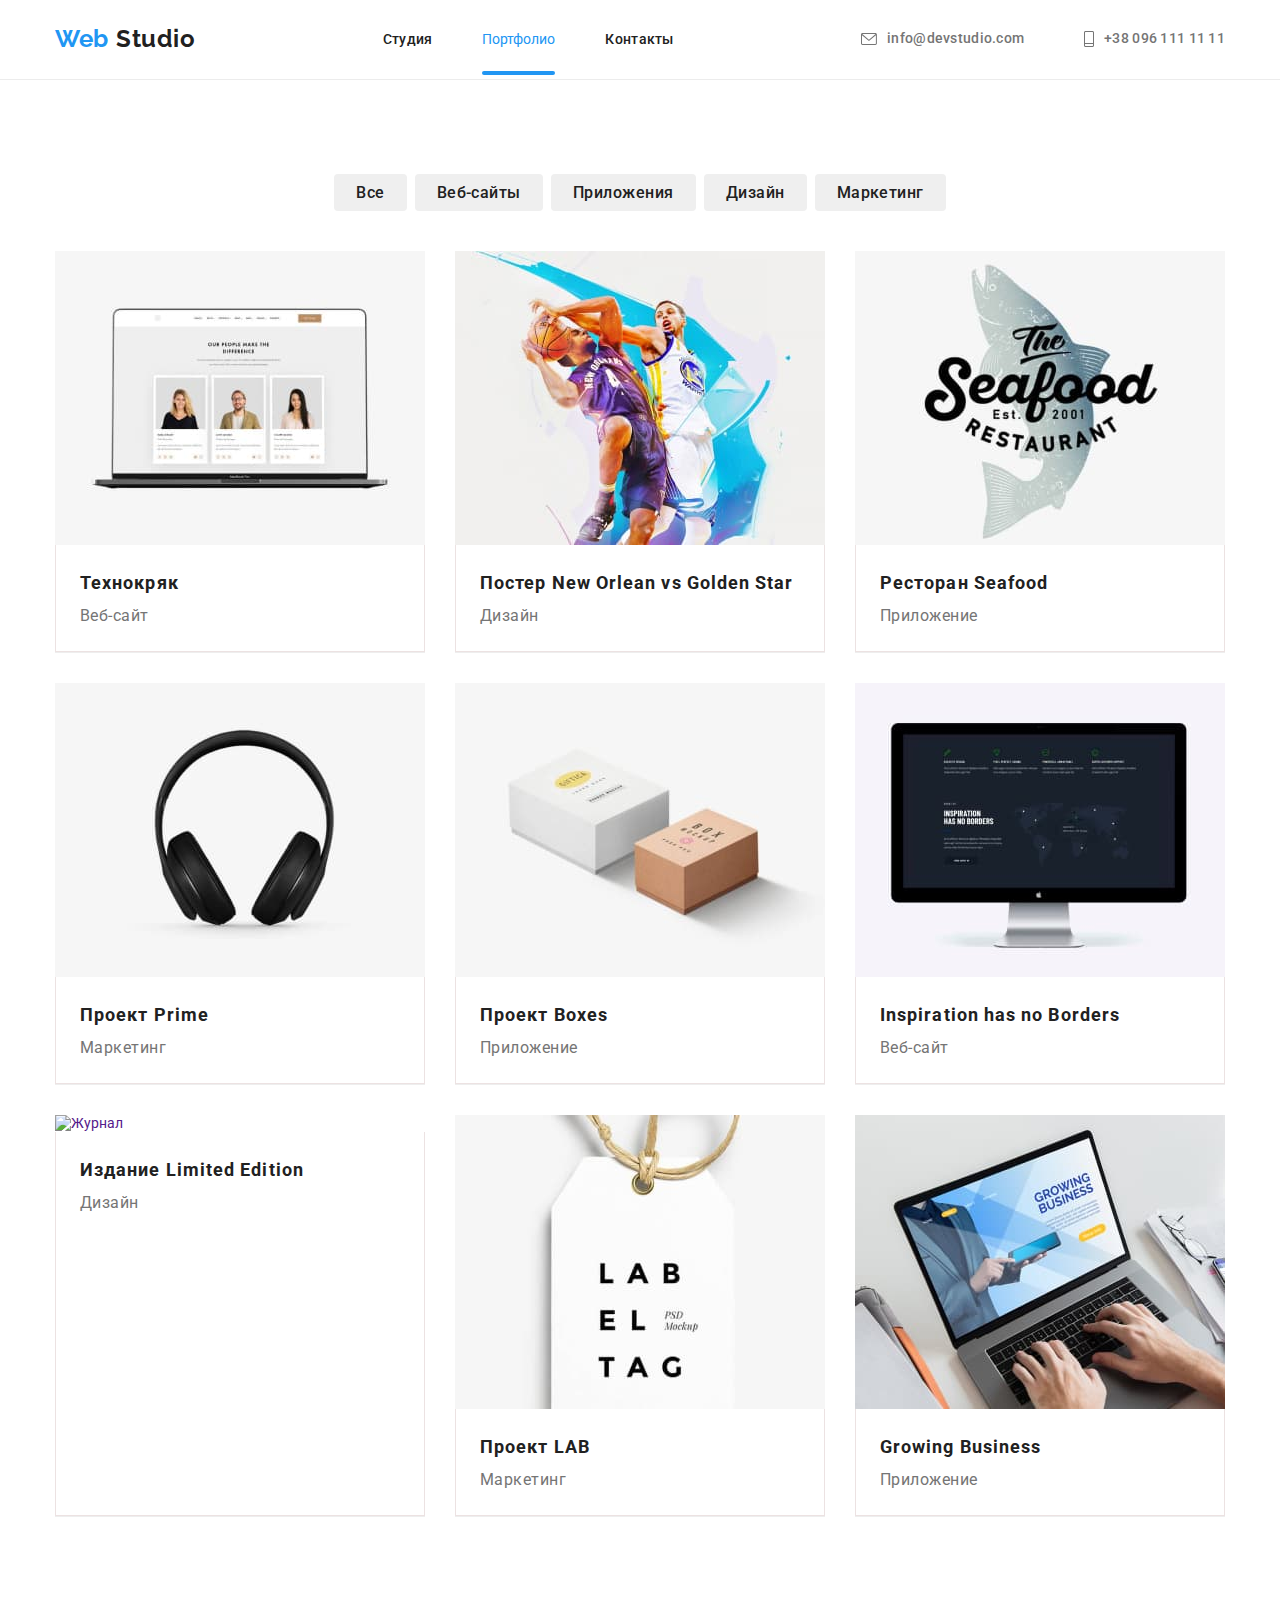
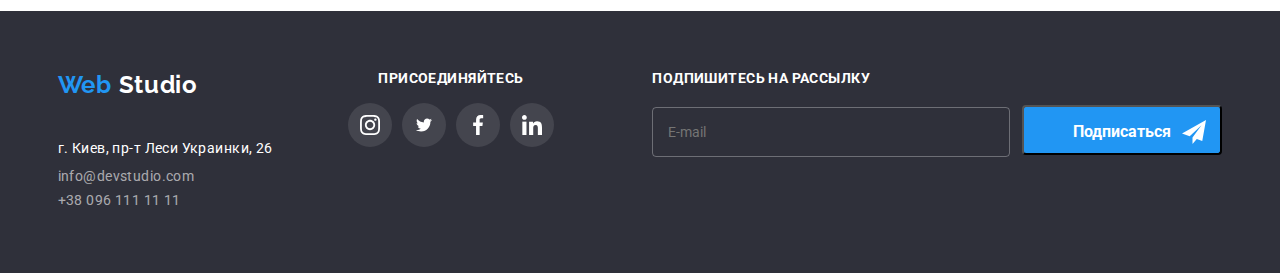
==== commit 6747c72a: "margin" ====
--- a/portfolio.html
+++ b/portfolio.html
@@ -20,7 +20,7 @@
                     class=logo__end>Studio</span></a>
                 <button type="button" data-menu-button class="menu__btn" is-open aria-expanded="false">
                     <svg width="40px" height="40px" aria-label="Переключатель мобильного меню">
-                        <use class="menu__icon--menu"   href=".Images/symbol-defs.svg#menu"></use>
+                        <use class="menu__icon--menu"   href="./Images/symbol-defs.svg#menu"></use>
                         <use  class="menu__icon--close"   href="./Images/symbol-defs.svg#mobile-close"></use>
                     </svg>
                 </button>
@@ -281,7 +281,7 @@
                         <a href="" class="examples__link">
                             <div class="exampls__thumb">
                                 <picture>
-                                    <source srcset="./Images/img7.jpg 1x, ./Images/img7_lg@2x.jpg 2x" 
+                                    <source srcset="./Images/img7_lg.jpg 1x, ./Images/img7_lg@2x.jpg 2x" 
                                     media="(min-width:1200px)" type="image/jpeg"/>
                                     <source srcset="./Images/img7_md.jpg 1x,
                                     ./Images/img7_md@2x.jpg 2x"
--- a/css/main.min.css
+++ b/css/main.min.css
@@ -0,0 +1,4 @@
+:root{--main-font-family:Roboto,
+    sans-serif;--secondary-font-family:Raleway,
+    sans-serif;--primary-text-color:#757575;--title-text-color:rgba(33, 33, 33, 1);--accent-color:#2196F3;--primary-background-color:#FFFFFF;--secondary-background-color:rgba(245, 244, 250, 1);--dark-background-color: rgba(47, 48, 58, 1);--primary-white-color: rgba(255, 255, 255, 1);--examples-item-gap:30px}.body{font-family:var(--main-font-family);font-size:14px;line-height:1.18;background-color:var(--primary-background-color);color:var(--primary-text-color);overflow-y:scroll}h1,h2,h3,h4,h5,h6,p{margin:0px;margin:0px}ul{list-style:none;margin:0;padding:0}.list{list-style:none;margin:0;padding:0}.link{text-decoration:none;font:var(--main-font-family)}img{display:block;max-width:100%;height:auto}.section,.section__bg{padding-top:60px;padding-bottom:60px}@media screen and (min-width: 1200px){.section,.section__bg{padding-top:94px;padding-bottom:94px}}.section__bg{background-color:var(--secondary-background-color)}.section__title{margin-bottom:30px;font-weight:700;font-size:28px;line-height:1.16;text-align:center;letter-spacing:0.03em;color:var(--title-text-color)}@media screen and (min-width: 1200px){.section__title{margin-bottom:50px;font-size:36px}}.container{padding-left:15px;padding-right:15px;margin-left:auto;margin-right:auto}@media screen and (max-width: 767px){.container{width:480px}}@media screen and (min-width: 768px) and (max-width: 1199px){.container{width:768px}}@media screen and (min-width: 1200px){.container{width:1200px}}@media screen and (max-width: 767px){.container__header{display:flex;flex-wrap:wrap;justify-content:space-between}}@media screen and (min-width: 768px){.container__header{display:flex;justify-content:space-between;align-items:center}}.footer__container{display:flex;flex-direction:column;text-align:center}@media screen and (min-width: 768px) and (max-width: 1199px){.footer__container{flex-direction:row;flex-wrap:wrap;justify-content:space-around;align-items:baseline}}@media screen and (min-width: 1200px){.footer__container{flex-direction:row;justify-content:space-around}}.header{padding-top:25px;padding-bottom:25px;border-bottom:1px solid #ECECEC}@media screen and (max-width: 767px){.header{padding-top:10px;padding-bottom:10px}}.nav{display:block}@media screen and (max-width: 767px){.nav{margin:0;width:100vw;justify-content:space-between}}.nav__list{display:flex;align-items:center}@media screen and (max-width: 767px){.nav__list{display:none}}@media screen and (min-width: 768px) and (max-width: 1199px){.nav__list{text-align:center;margin-left:auto;margin-right:auto}}.nav__item{transition:color 250ms cubic-bezier(0.4, 0, 0.2, 1)}.nav__item:not(:last-child){margin-right:50px}.nav__link{color:var(--title-text-color);font-weight:500;font-size:14px;line-height:1.14;letter-spacing:0.02em}.nav__link:hover,.nav__link:focus{color:var(--accent-color)}.nav__link--current{position:relative;color:var(--accent-color);padding-bottom:28px}.nav__link--current::after{position:absolute;bottom:0;left:0;content:"";display:block;width:100%;height:4px;border-radius:2px;background-color:var(--accent-color)}.logo{display:block;font-family:var(--secondary-font-family);font-size:24px;font-weight:700;line-height:1.19;letter-spacing:0.03em;text-decoration:none;margin-right:auto}.logo__begin{color:var(--accent-color)}.logo__end{color:var(--title-text-color)}.logo__end--reverse{color:var(--primary-white-color)}.footer__logo{margin-bottom:20px}@media screen and (min-width: 768px) and (max-width: 1199px){.footer__logo{margin-left:auto;margin-right:auto}}@media screen and (min-width: 1200px){.footer__logo{margin-right:auto;margin-left:0}}.menu__btn{position:relative;display:inline-flex;margin:0;margin-left:auto;padding:0;border:none;background-color:transparent;z-index:8;cursor:pointer}@media screen and (min-width: 768px){.menu__btn{display:none}}.menu__btn:hover,.menu__btn:focus .menu__icon{fill:var(--accent-color)}.menu__icon--close{opacity:0}.menu__btn.is-active .menu__icon--close{opacity:1}.menu__icon--menu{opacity:1}.menu__btn.is-active .menu__icon--menu{opacity:0}.mobile{position:fixed;top:0;left:0;padding:48px 40px;display:flex;flex-direction:column;justify-content:space-between;width:100vw;height:100vh;background-color:var(--primary-background-color);opacity:0;transform:translateX(100%);transition:transform 250 ms linear;z-index:7}.mobile.is-open{opacity:1;transform:translateX(0)}.mobile-__item:not(:last-child){margin-bottom:32px}.mobile__link{font-weight:500;font-size:40px;line-height:1.18;letter-spacing:0.02em;color:var(--title-text-color)}.mobile__link--current{color:var(--accent-color)}.mobile__group{margin-top:auto}.mobile__contacts{margin-bottom:64px}.mobile__contacts__phone{font-weight:500;font-size:24px;line-height:1.17;letter-spacing:0.02em;color:var(--accent-color)}@media screen and (min-width: 480px){.mobile__contacts__phone{font-size:34px}}.mobile__contacts__mail{font-weight:500;font-size:24px;line-height:1.17;letter-spacing:0.02em;color:var(--primary-text-color)}.socials{display:flex;flex-wrap:wrap;margin-top:-10px;margin-right:-10px}.social-item{display:block;margin-top:10px;margin-right:10px}.socials__link{padding-right:10px;font-weight:500;font-size:18px;line-height:1.22;letter-spacing:0.02em;color:var(--accent-color);border-right:1px solid rgba(33,33,33,0.2)}.socials__item:last-child .socials__link{padding:0;border:none}.contacts{display:flex;margin-left:auto}@media screen and (max-width: 767px){.contacts{display:none}}@media screen and (min-width: 768px) and (max-width: 1199px){.contacts{flex-direction:column;align-items:flex-start;gap:10px}}@media screen and (min-width: 1200px){.contacts{align-items:flex-start;gap:10px}}.contacts__item{list-style:none;align-items:center;color:#757575;transition:color 250ms cubic-bezier(0.4, 0, 0.2, 1),fill 250ms cubic-bezier(0.4, 0, 0.2, 1)}.contacts__item:not(:last-child){margin-right:50px}.contacts__envelope{display:block;margin-right:10px;fill:currentColor}.contacts__mail{display:flex;align-items:center;font-weight:500;font-size:14px;line-height:1.14;letter-spacing:0.02em;text-decoration:none;color:var(--primary-text-color);transition:color 250ms cubic-bezier(0.4, 0, 0.2, 1)}.contacts__phone{display:block;margin-right:10px;fill:currentColor}.contacts__number{display:flex;align-items:center;font-weight:500;font-size:14px;line-height:1.14;letter-spacing:0.02em;text-decoration:none;color:var(--primary-text-color);transition:color 250ms cubic-bezier(0.4, 0, 0.2, 1)}.contacts__item>:hover,.contacts__item>:focus{color:var(--accent-color);fill:var(--accent-color)}.hero{padding-top:200px;padding-bottom:200px;background-color:var(--dark-background-color);background-image:linear-gradient(to right, rgba(47,48,58,0.4), rgba(47,48,58,0.4)),url(../Images/Hero_sm.jpg);background-repeat:no-repeat;background-position:center;background-size:cover;height:600px;max-width:1600px;margin:0 auto;text-align:center}@media screen and (min-device-pixel-ratio: 2), screen and (-moz-min-device-pixel-ratio: 2), screen and (-o-min-device-pixel-ratio: 2 / 1), screen and (-webkit-min-device-pixel-ratio: 2), screen and (min-resolution: 192dpi), screen and (min-resolution: 2dppx){.hero{background-image:linear-gradient(to right, rgba(47,48,58,0.4), rgba(47,48,58,0.4)),url(../Images/Hero_sm@2x.jpg)}}@media screen and (min-width: 768px){.hero{background-image:linear-gradient(to right, rgba(47,48,58,0.4), rgba(47,48,58,0.4)),url(../Images/Hero_md.jpg)}}@media screen and (min-width: 768px) and (min-device-pixel-ratio: 2), screen and (min-width: 768px) and (-moz-min-device-pixel-ratio: 2), screen and (min-width: 768px) and (-o-min-device-pixel-ratio: 2 / 1), screen and (min-width: 768px) and (-webkit-min-device-pixel-ratio: 2), screen and (min-width: 768px) and (min-resolution: 192dpi), screen and (min-width: 768px) and (min-resolution: 2dppx){.hero{background-image:linear-gradient(to right, rgba(47,48,58,0.4), rgba(47,48,58,0.4)),url(../Images/Hero_md@2x.jpg)}}@media screen and (min-width: 1200px){.hero{background-image:linear-gradient(to right, rgba(47,48,58,0.4), rgba(47,48,58,0.4)),url(../Images/hero_lg.jpg)}}@media screen and (min-width: 1200px) and (min-device-pixel-ratio: 2), screen and (min-width: 1200px) and (-moz-min-device-pixel-ratio: 2), screen and (min-width: 1200px) and (-o-min-device-pixel-ratio: 2 / 1), screen and (min-width: 1200px) and (-webkit-min-device-pixel-ratio: 2), screen and (min-width: 1200px) and (min-resolution: 192dpi), screen and (min-width: 1200px) and (min-resolution: 2dppx){.hero{background-image:linear-gradient(to right, rgba(47,48,58,0.4), rgba(47,48,58,0.4)),url(../Images/hero_lg@2x.jpg)}}.hero__title{font-weight:900;font-size:26px;line-height:1.62;text-transform:uppercase;letter-spacing:0.06em;max-width:360px;margin:0 auto;margin-bottom:30px;color:var(--primary-white-color)}@media screen and (min-width: 1200px){.hero__title{font-size:44px;min-width:696px;line-height:1.36}}.button{font-family:inherit;font-weight:900;font-size:16px;line-height:1.87;align-items:center;letter-spacing:0.06em;color:var(--primary-white-color);background-color:var(--accent-color);cursor:pointer;transition:background-color 250ms cubic-bezier(0.4, 0, 0.2, 1)}.button:hover,.button:focus{background-color:#2196f3}.backdrop{position:fixed;top:0;left:0;z-index:8;width:100%;height:100%;background-color:rgba(0,0,0,0.2);opacity:1;visibility:visible;transition:opacity 250ms cubic-bezier(0.4, 0, 0.2, 1),visibility 250ms cubic-bezier(0.4, 0, 0.2, 1)}.backdrop.is-hidden{opacity:0;pointer-events:none;visibility:hidden}.modal{position:absolute;top:50%;left:50%;width:calc(100% - 60px);max-height:calc(100% - 80px);height:100%;transform:translate(-50%, -50%) scale(1);z-index:9;overflow:scroll;background-color:#fff;border-radius:4px}@media screen and (min-width: 768px) and (max-width: 1199px){.modal{width:450px;max-height:510px}}@media screen and (min-width: 1200px){.modal{width:528px;max-height:581px}}.backdrop.is-hidden.modal{transform:translate(-50%, -50%) scale(0.8)}.modal__btn{position:absolute;top:8px;right:8px;z-index:9;display:flex;justify-content:center;align-items:center;width:30px;height:30px;padding:10px;background-color:var(--primary-white-color);border:1px solid rgba(0,0,0,0.1);border-radius:50%}.modal__icon{color:#000;transition:fill 250ms cubic-bezier(0.4, 0, 0.2, 1)}.modal__btn:hover .modal__icon,.modal__btn:focus .modal__icon{fill:var(--accent-color)}.form{position:absolute;top:0;left:0;display:block;width:calc(100% - 40px);height:calc(100% - 20px);padding:40px}@media screen and (min-width: 768px) and (max-width: 1199px){.form{width:450px;height:609px}}@media screen and (min-width: 1200px){.form{width:528px;height:581px}}.form__title{margin-bottom:12px;font-weight:700;font-size:20px;line-height:1.15;text-align:center;letter-spacing:0.03em;color:#212121}.form__field{position:relative;display:block;display:flex;flex-wrap:wrap;flex-direction:column;align-items:flex-start;margin-bottom:10px}.form__label{margin-bottom:4px;font-size:12px}.form__input{width:100%;height:40px;margin:0;padding-left:42px;outline:none;border:1px solid rgba(33,33,33,0.2);border-radius:4px;cursor:pointer;transition:fill 250ms cubic-bezier(0.4, 0, 0.2, 1)}.form__input:hover,.form__input:focus{border:1px solid var(--accent-color)}.form__icon{position:absolute;top:30px;left:12px}.form__field:hover .form__icon,.form__field:focus .form__icon{fill:var(--accent-color)}.form__comment{width:100%;height:120px;resize:none;padding:16px 12px;outline:none;color:rgba(117,117,117,0.5);border:1px solid rgba(33,33,33,0.2);font-size:inherit;border-radius:4px;margin-bottom:20px}.form__comment:hover,.form__comment:focus{border:1px solid var(--accent-color)}.policy{display:flex;align-items:baseline}.form__btn{display:block;width:200px;height:50px;padding:10px 55px;background-color:var(--accent-color);color:var(--primary-white-color);box-shadow:0px 4px 4px rgba(0,0,0,0.15);border-radius:4px;margin-top:30px;margin-left:auto;margin-right:auto}.checkbox{appearance:none;position:absolute;transition:border-color 250ms cubic-bezier(0.4, 0, 0.2, 1)}.checkbox:hover+.checkbox__icon,.checkbox:focus+.checkbox__icon{border-color:var(--accent-color)}.checkbox__icon{display:block;width:16px;height:15px;margin:0;margin-right:9px;margin-left:12px;border:1px solid #212121}.checkbox:checked+.checkbox__icon{background-image:url(../icons/check.svg);background-size:contain;background-origin:content-box;background-color:var(--accent-color);border:var(--accent-color)}.checkbox__text{text-align:left;font-size:12px;line-height:1.71;letter-spacing:0.03em;color:#757575}@media screen and (min-width: 1200px){.checkbox__text{font-size:14px}}.checkbox__link{display:inline-block;color:var(--accent-color);margin-left:2px}.section,.section__bg{padding-top:60px;padding-bottom:60px}@media screen and (min-width: 1200px){.section,.section__bg{padding-top:94px;padding-bottom:94px}}@media screen and (max-width: 767px){.features__list{display:inline-block}}@media screen and (min-width: 768px){.features__list{display:flex;flex-wrap:wrap;margin-left:-30px;margin-top:-30px}}@media screen and (min-width: 768px) and (max-width: 1199px){.features__item{flex-basis:calc(100%/2 - 30px);max-width:354px;margin-top:30px;margin-left:30px}}@media screen and (min-width: 1200px){.features__item{flex-basis:calc(100%/4 - 30px);max-width:270px;margin-top:30px;margin-left:30px}}@media screen and (max-width: 767px){.features__item:not(:last-child){margin-bottom:30px}}.features__image{display:flex;align-items:center;justify-content:center;height:120px;background:#F5F4FA;border-radius:4px}@media screen and (min-width: 1200px){.features__image{margin-bottom:30px}}.features__title{margin-bottom:10px;font-weight:700;font-size:14px;line-height:1.14;letter-spacing:0.03em;text-transform:uppercase;color:var(--title-text-color);text-align:center}@media screen and (min-width: 768px) and (max-width: 1199px){.features__title{text-align:left}}@media screen and (max-width: 1199px){.features__title{margin-top:30px}}.features__desс{line-height:1.71;letter-spacing:0.03em;color:var(--primary-text-color)}.activities{padding-top:94px;padding-bottom:94px}@media screen and (max-width: 1199px){.activities{display:none}}.activities__list{display:flex}.activities__item{position:relative;width:calc(100%-60px)/3}.activities__item:not(:last-child){margin-right:30px}.activities__header{position:absolute;display:inline-block;bottom:0;left:0;width:100%;height:70px;padding-top:27px;padding-bottom:27px;background-color:rgba(47,48,58,0.8);z-index:2}.activities__title{text-transform:uppercase;font-weight:700;font-size:14px;line-height:1.14;text-align:center;letter-spacing:0.03em;color:var(--primary-white-color)}@media screen and (max-width: 767px){.team__list{display:inline-block}}@media screen and (min-width: 768px) and (max-width: 1199px){.team__list{display:flex;flex-wrap:wrap;margin-top:-30px;margin-left:-30px}}@media screen and (min-width: 1200px){.team__list{display:flex;margin-left:-30px;margin-top:-30px}}.team__item{display:inline-block;box-shadow:0px 1px 3px rgba(0,0,0,0.12),0px 1px 1px rgba(0,0,0,0.14),0px 2px 1px rgba(0,0,0,0.2);border-radius:0px 0px 4px 4px}@media screen and (min-width: 768px) and (max-width: 1199px){.team__item{flex-basis:calc(100%/2 - 30px);margin-top:30px;margin-left:30px}}@media screen and (min-width: 1200px){.team__item{flex-basis:calc(100%/4 - 30px);margin-top:30px;margin-left:30px}}@media screen and (max-width: 767px){.team__item:not(:last-child){margin-bottom:30px}}.team__member{padding-top:30px;padding-bottom:30px;background-color:var(--primary-background-color)}.team__name{font-weight:500;font-size:16px;line-height:1.18;text-align:center;letter-spacing:0.03em;color:var(--title-text-color);margin-bottom:10px}.team__job{font-size:16px;line-height:1.18;text-align:center;letter-spacing:0.03em;color:var(--primary-text-color)}.social-net{display:flex;justify-content:center;margin-top:16px}.social-net__item{display:flex;align-items:center;justify-content:center;border-radius:50%}.social-net__item:not(:last-child){margin-right:10px}.social-net__link{display:flex;width:44px;height:44px;align-items:center;justify-content:center;border-radius:50%;fill:#AFB1B8;transition:background-color 250ms cubic-bezier(0.4, 0, 0.2, 1),fill 250ms cubic-bezier(0.4, 0, 0.2, 1)}.social-net__link:hover,.social-net__link:focus{fill:var(--primary-white-color);background-color:var(--accent-color)}.social-net_icon{display:block}.clients-list{display:flex;flex-wrap:wrap;justify-content:center;align-items:center;margin-top:-30px;margin-left:-30px}@media screen and (min-width: 1200px){.clients-list{flex-wrap:nowrap}}.clients-list__item{fill:#afb1b8;margin-top:30px;margin-left:30px}@media screen and (max-width: 767px){.clients-list__item{flex-basis:calc((100% - 60px)/2)}}@media screen and (min-width: 768px) and (max-width: 1199px){.clients-list__item{flex-basis:calc((100% - 90px)/3)}}@media screen and (min-width: 1200px){.clients-list__item{flex-basis:calc((100% - 180px)/6)}}.clients-list__link{display:flex;align-items:center;justify-content:center;width:100%;height:100%;padding:16px 0;border:1px solid #AFB1B8;border-radius:4px;transition:border 250ms cubic-bezier(0.4, 0, 0.2, 1)}.clients-list__link:hover,.clients-list__link:focus{border:1px solid var(--accent-color)}.clients-list__icon{display:block;fill:#afb1b8;transition:fill 250ms cubic-bezier(0.4, 0, 0.2, 1)}.clients-list__link:hover .clients-list__icon,.clients-list__link:focus .clients-list__icon{fill:var(--accent-color)}.footer{padding-top:60px;padding-bottom:60px;background-color:var(--dark-background-color)}@media screen and (max-width: 1199px){.footer__contacts{margin-bottom:60px}}@media screen and (min-width: 1200px){.footer__contacts{display:flex;flex-direction:column;align-items:baseline}}.add{font-style:normal;margin-top:20px}@media screen and (min-width: 1200px){.add{margin-bottom:0}}.add__post{margin-bottom:9px;font-size:14px;line-height:1.17;letter-spacing:0.03em;color:var(--primary-white-color)}.footer__list{display:flex;flex-direction:column;align-items:center}@media screen and (min-width: 1199px){.footer__list{align-items:flex-start}}.add__contacts{font-size:14px;line-height:1.71;letter-spacing:0.03em;color:rgba(255,255,255,0.6);text-decoration:none;transition:text-decoration 250ms cubic-bezier(0.4, 0, 0.2, 1)}.add__contacts:not(:last-child){margin-bottom:9px}.add__contacts:hover,.add__contacts:focus{text-decoration:underline}.join{display:flex;flex-direction:column}@media screen and (max-width: 767px){.join{margin-bottom:60px}}@media screen and (max-width: 768px) and (min-width: 1199px){.join{margin-right:auto;margin-left:auto}}@media screen and (min-width: 1200px){.join{margin-left:70px;margin-right:93px}}.join__title{display:block;font-weight:700;font-size:14px;line-height:1.14;letter-spacing:0.03em;text-transform:uppercase;color:var(--primary-white-color)}.join__item{display:block;width:44px;height:44px;background-color:rgba(255,255,255,0.1);fill:var(--primary-white-color);transition:background-color 250ms cubic-bezier(0.4, 0, 0.2, 1)}.join__item:not(:last-child){margin-right:10px}.join__item:hover,.join__item:focus{background-color:var(--accent-color)}.join__icon{fill:var(--primary-white-color)}@media screen and (min-width: 1200px){.subscribe__form{display:flex;flex-direction:column;align-items:flex-start}}.subscribe__field{display:flex;flex-direction:column;align-items:center}@media screen and (min-width: 1200px){.subscribe__field{flex-direction:row;align-items:baseline}}.subscribe__input{display:block;width:100%;height:50px;margin-bottom:20px;margin-top:20px;padding:15px;color:var(--primary-white-color);border:1px solid rgba(255,255,255,0.3);background-color:transparent;border-radius:4px}.subscribe__input:focus{color:var(--primary-white-color)}@media screen and (min-width: 768px) and (max-width: 1199px){.subscribe__input{width:450px}}@media screen and (min-width: 1200px){.subscribe__input{width:358px;margin-right:12px;margin-bottom:0}}.subscribe__btn{position:relative;width:200px;height:50px;padding:10px 28px;background-color:var(--accent-color);color:var(--primary-white-color);font-size:16px;font-weight:700;line-height:1.88;border-radius:4px}.subscribe__icon{position:absolute;top:13px;left:148px;margin-left:10px}.projects__list{display:flex}@media screen and (max-width: 767px){.projects__list{flex-wrap:wrap;justify-content:flex-start;margin-bottom:40px}}@media screen and (min-width: 768px) and (max-width: 1199px){.projects__list{justify-content:center;margin-bottom:30px}}@media screen and (min-width: 1200px){.projects__list{justify-content:center;margin-bottom:40px}}.project__item{list-style:none}@media screen and (max-width: 767px){.project__item:nth-child(-n+3){margin-bottom:15px}}.project__item:not(:last-child){margin-right:8px}.project__button{padding:6px 22px;font-family:inherit;font-weight:500;font-size:16px;line-height:1.62;text-align:center;letter-spacing:0.03em;color:var(--title-text-color);background-color:var(-secondary-background-color);cursor:pointer;border:transparent;border-radius:4px;transition:background-color 250ms cubic-bezier(0.4, 0, 0.2, 1),color 250ms cubic-bezier(0.4, 0, 0.2, 1),box-shadow 250ms cubic-bezier(0.4, 0, 0.2, 1)}.project__button:hover,.project__button:focus{background-color:var(--accent-color);color:var(--primary-white-color);box-shadow:0px 3px 1px rgba(0,0,0,0.1),0px 1px 2px rgba(0,0,0,0.08),0px 2px 2px rgba(0,0,0,0.12);border-radius:4px}.examples__list{margin-top:-30px;margin-left:-30px}@media screen and (max-width: 767px){.examples__list{display:inline-block}}@media screen and (min-width: 768px){.examples__list{display:flex;flex-wrap:wrap}}.examples__item{border-bottom:1px solid #eeeeee}@media screen and (min-width: 768px) and (max-width: 1199px){.examples__item{flex-basis:calc(100%/2 - 30px);margin-top:30px;margin-left:30px}}@media screen and (min-width: 1200px){.examples__item{flex-basis:calc(100%/3 - 30px);margin-top:30px;margin-left:30px}}@media screen and (max-width: 767px){.examples__item:not(:last-child){margin-bottom:30px}}.examples__link{position:relative;display:flex;flex-direction:column;height:100%;margin:0;padding:0;text-decoration:none;transition:box-shadow 250ms cubic-bezier(0.4, 0, 0.2, 1)}.examples__link:hover,.examples__link:focus{box-shadow:0px 1px 1px rgba(0,0,0,0.12),0px 4px 4px rgba(0,0,0,0.06),1px 4px 6px rgba(0,0,0,0.16)}.examples__overlay{position:absolute;top:0;left:0;width:100%;height:294px;background-color:rgba(33,150,243,0.9);opacity:0;overflow:hidden;transform:translatey(294px);transition:transform 250ms cubic-bezier(0.4, 0, 0.2, 1),opacity 250ms cubic-bezier(0.4, 0, 0.2, 1)}@media screen and (min-width: 1200px){.examples__overlay{width:370px}}.examples__link:hover .examples__overlay{transform:translatey(0);opacity:1}.examples__text{position:absolute;color:var(--primary-white-color);padding:63px 24px;font-size:18px;line-height:1.56}.examples__content{flex-grow:1;border:1px solid #ece2e2;border-top:none;padding:20px 24px}.examples__name{font-weight:700;font-size:18px;line-height:2;letter-spacing:0.06em;color:var(--title-text-color)}.examples__type{font-size:16px;line-height:1.87;letter-spacing:0.03em;color:var(--primary-text-color)}
+/*# sourceMappingURL=main.min.css.map */